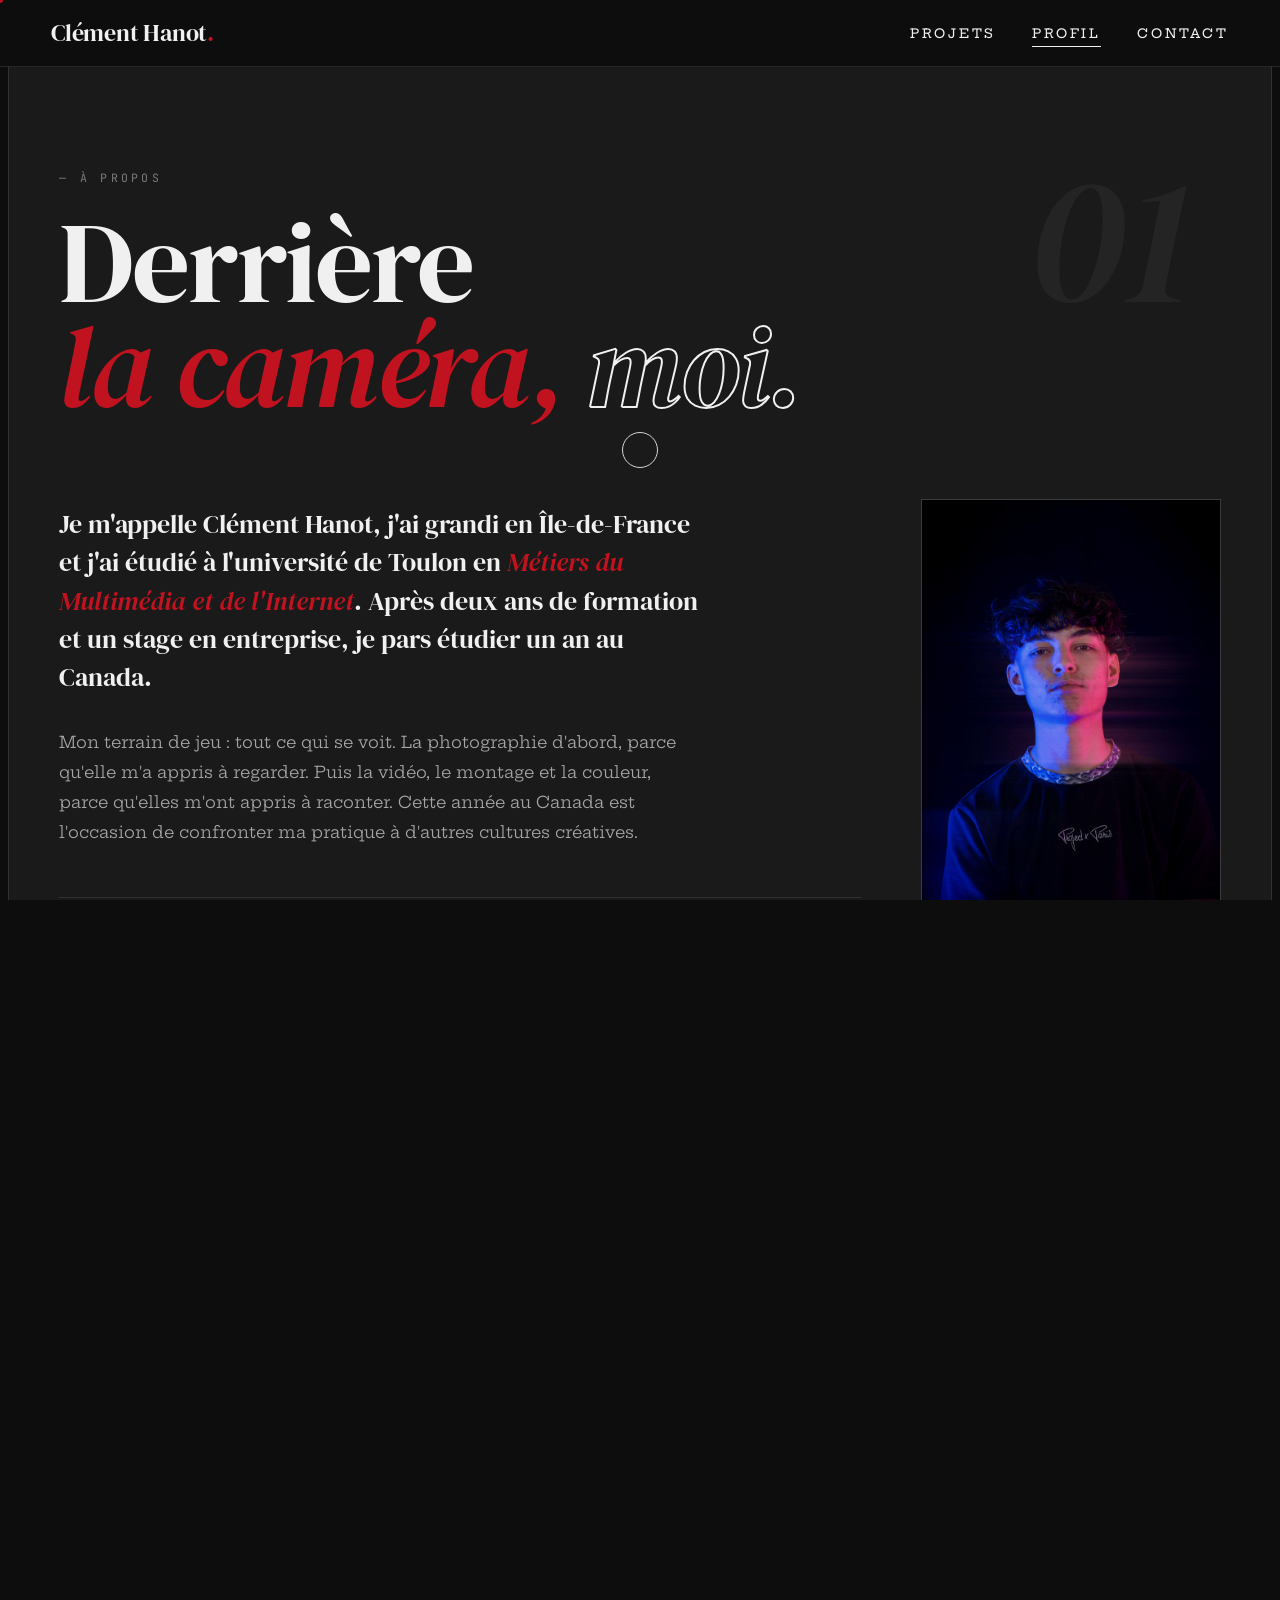
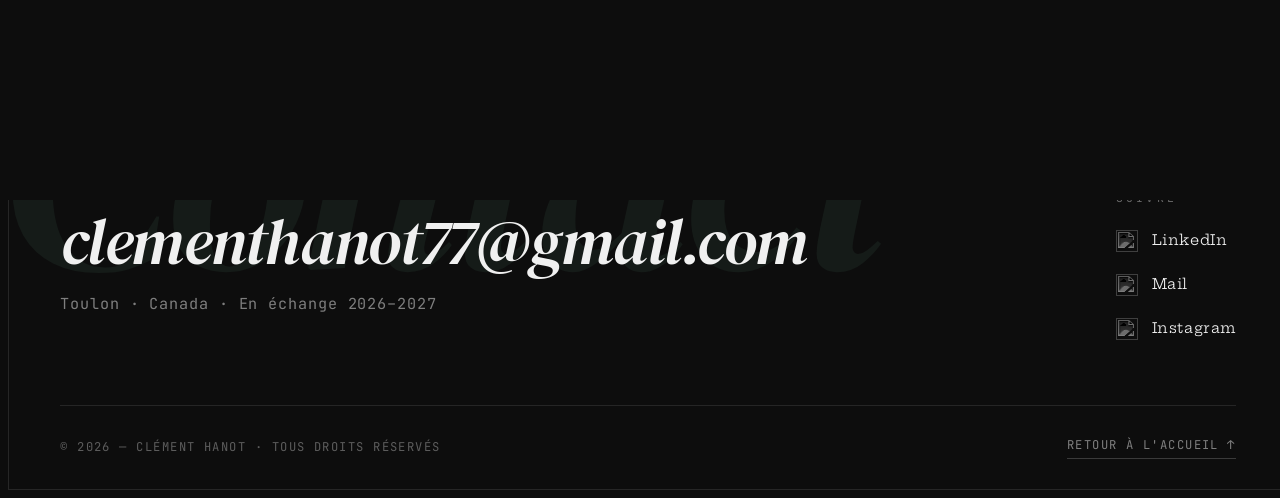
==== nouveau_site/moi.html @ ec1f67d0 "Add files via upload" ====
<!DOCTYPE html>
<html lang="fr">
<head>
    <meta charset="UTF-8">
    <meta name="viewport" content="width=device-width, initial-scale=1.0">
    <title>Profil — Clément Hanot</title>
    <link rel="stylesheet" href="styles.css">
    <link rel="stylesheet" href="style_moi.css">
    <link rel="icon" type="image/svg+xml" href="img/favicon.svg">
</head>
<body>

<!-- ========== HEADER ========== -->
<header class="header">
    <div class="navbar">
        <a href="index.html" class="btn-profile">Clément&nbsp;Hanot<span class="dot">.</span></a>
        <nav class="nav-links">
            <a href="index.html#projects">Projets</a>
            <a href="moi.html" class="is-active">Profil</a>
            <a href="index.html#contact">Contact</a>
        </nav>
    </div>
</header>
<div class="cursor-ring" aria-hidden="true"></div>
<div class="cursor-dot" aria-hidden="true"></div>
<div class="page-transition" aria-hidden="true"></div>

<main class="moi-main box-section">
    <div class="moi-hero">
        <div class="moi-eyebrow" data-reveal>— À propos</div>
        <h1 class="moi-title" data-reveal>
            Derrière<br>
            <em>la caméra,</em> <span class="moi-stroke">moi.</span>
        </h1>
    </div>

    <div class="moi-wrapper">
        <div class="moi-left">
            <p class="moi-lead" data-reveal>
                Je m'appelle <strong>Clément Hanot</strong>, j'ai grandi en Île-de-France et j'ai étudié
                à l'université de Toulon en <em>Métiers du Multimédia et de l'Internet</em>.
                Après deux ans de formation et un stage en entreprise, je pars étudier un an au Canada.
            </p>

            <p class="moi-description" data-reveal style="--delay:.1s;">
                Mon terrain de jeu : tout ce qui se voit. La photographie d'abord, parce qu'elle m'a appris
                à regarder. Puis la vidéo, le montage et la couleur, parce qu'elles m'ont appris à raconter.
                Cette année au Canada est l'occasion de confronter ma pratique à d'autres cultures créatives.
            </p>

            <div class="moi-skills" data-reveal style="--delay:.15s;">
                <h3>— Boîte à outils</h3>
                <ul class="moi-skills-list">
                    <li>DaVinci&nbsp;Resolve</li>
                    <li>Premiere&nbsp;Pro</li>
                    <li>After&nbsp;Effects</li>
                    <li>Photoshop</li>
                    <li>Lightroom</li>
                    <li>Figma</li>
                    <li>HTML&nbsp;/&nbsp;CSS&nbsp;/&nbsp;JS</li>
                    <li>PHP&nbsp;&amp;&nbsp;MySQL</li>
                </ul>
            </div>

            <div class="cv-list" data-reveal style="--delay:.2s;">
                <h3 class="cv-section-title">— Curriculum vidéo</h3>

                <div class="cv-item">
                    <div class="cv-meta">
                        <span class="cv-year">Juin 2025</span>
                        <span class="cv-lang">FR</span>
                    </div>
                    <div class="cv-title">CV vidéo français</div>
                    <a class="cv-pill" href="https://youtu.be/4NYaDi_x_7Y" target="_blank" rel="noopener noreferrer">
                        Visionner sur YouTube <span aria-hidden="true">→</span>
                    </a>
                </div>

                <div class="cv-item">
                    <div class="cv-meta">
                        <span class="cv-year">Octobre 2025</span>
                        <span class="cv-lang">EN</span>
                    </div>
                    <div class="cv-title">CV vidéo anglais</div>
                    <a class="cv-pill" href="https://youtu.be/Z25kletljqA" target="_blank" rel="noopener noreferrer">
                        Watch on YouTube <span aria-hidden="true">→</span>
                    </a>
                </div>
            </div>
        </div>

        <aside class="infobox" data-reveal="right">
            <div class="infobox-photo-wrap">
                <img src="img/Photo_pro_noir.jpg" alt="Portrait de Clément Hanot" class="infobox-photo">
            </div>
            <div class="infobox-name">Clément Hanot</div>
            <dl class="infobox-dl">
                <dt>Formation</dt>
                <dd>BUT MMI — Université de Toulon</dd>

                <dt>Spécialité</dt>
                <dd>Audiovisuel · Photographie · Web</dd>

                <dt>Localisation</dt>
                <dd>Canada — échange 2026–27</dd>

                <dt>Projets réalisés</dt>
                <dd class="infobox-highlight">20+</dd>

                <dt>Années de pratique</dt>
                <dd class="infobox-highlight">3</dd>

                <dt>Logiciels</dt>
                <dd>
                    DaVinci Resolve<br>
                    Premiere Pro<br>
                    After Effects<br>
                    Photoshop · Lightroom<br>
                    Figma<br>
                    HTML / CSS / JS
                </dd>

                <dt>Langues</dt>
                <dd>Français · Anglais</dd>

                <dt>Contact</dt>
                <dd><a href="mailto:clementhanot77@gmail.com">clementhanot77@gmail.com</a></dd>
            </dl>
        </aside>
    </div>

</main>

<!-- ========== FOOTER ========== -->
<footer id="contact" class="footer box-section">
    <div class="footer-inner">
        <div class="contact-section">
            <h3 class="contact-title">— Travaillons ensemble</h3>
            <a href="mailto:clementhanot77@gmail.com" class="contact-email">clementhanot77@gmail.com</a>
            <p class="contact-text">Toulon · Canada · En échange 2026–2027</p>
        </div>
        <div class="socials">
            <a href="#" class="contact-icon" data-label="LinkedIn">
                <img src="img/linkedin.png" alt="" width="22" height="22">
            </a>
            <a href="mailto:clementhanot77@gmail.com" class="contact-icon" data-label="Mail">
                <img src="img/gmail.png" alt="" width="22" height="22">
            </a>
            <a href="#" class="contact-icon" data-label="Instagram">
                <img src="img/instagram.png" alt="" width="22" height="22">
            </a>
        </div>
    </div>
    <div class="footer-bottom">
        <span>© 2026 — Clément Hanot · Tous droits réservés</span>
        <a href="index.html" class="footer-link">Retour à l'accueil ↑</a>
    </div>
</footer>

<script src="js/main.js" defer></script>
</body>
</html>
---- nouveau_site/styles.css ----
/* =============================================================
   PORTFOLIO — CLÉMENT HANOT (site statique)
   Palette :
     --rouge   #C1121F   rouge REC
     --noir    #0D0D0D   noir mat caméra
     --blanc   #F0F0F0   blanc texte
   Typo : DM Serif Display (titres) + Hepta Slab (corps) + JetBrains Mono (labels)
   ============================================================= */

@import url('https://fonts.googleapis.com/css2?family=DM+Serif+Display:ital@0;1&family=Hepta+Slab:wght@300;400;500;600;700&family=JetBrains+Mono:wght@400;500&display=swap');

:root {
    /* Palette — noir mat caméra */
    --rouge: #C1121F;
    --rouge-soft: #e04545;

    /* Noirs */
    --noir: #0D0D0D;
    --noir-soft: #1A1A1A;
    --noir-mid: #252525;
    --noir-border: #333333;

    /* Blancs */
    --blanc: #F0F0F0;
    --blanc-soft: #C0C0C0;

    /* Legacy — remappés vers la nouvelle palette */
    --menthe: #F0F0F0;
    --menthe-soft: #1C1C1C;
    --menthe-deep: #282828;
    --sage: #3A3A3A;
    --sage-dark: #2A2A2A;

    --ink: #0D0D0D;
    --paper: #141414;
    --line: rgba(255,255,255,.1);
    --line-soft: rgba(255,255,255,.06);
    --muted: rgba(240,240,240,.45);

    /* Typo */
    --font-display: 'DM Serif Display', 'Times New Roman', serif;
    --font-sans: 'Hepta Slab', Georgia, serif;
    --font-mono: 'JetBrains Mono', ui-monospace, monospace;

    /* Layout */
    --container: 1480px;
    --gutter: clamp(20px, 4vw, 60px);
    --sidebar-w: 280px;

    /* Easing */
    --ease: cubic-bezier(.22,.61,.36,1);
    --ease-out: cubic-bezier(.16,1,.3,1);
}

/* =========================
   RESET
   ========================= */
* { margin: 0; padding: 0; box-sizing: border-box; }
*::selection { background: var(--rouge); color: var(--menthe); }

html { scroll-behavior: smooth; }

body {
    font-family: var(--font-sans);
    background: var(--noir);
    /* Fond objectif — placer votre image ici (ex: img/objectif.jpg) */
    background-image: url('img/objectif.jpg');
    background-size: cover;
    background-position: center;
    background-attachment: fixed;
    color: var(--menthe);
    font-weight: 400;
    line-height: 1.6;
    -webkit-font-smoothing: antialiased;
    -moz-osx-font-smoothing: grayscale;
    overflow-x: hidden;
    cursor: none;
}
img { max-width: 100%; display: block; }
a { color: inherit; text-decoration: none; }
button { font-family: inherit; cursor: none; background: none; border: none; color: inherit; }

/* =========================
   BOX LAYOUT — sections encadrées
   ========================= */
.box-section {
    margin: 8px;
    border: 1px solid var(--line);
    position: relative;
    transition: border-color .3s ease;
}
/* Le header fixe ne prend pas de margin */
@media (max-width: 600px) {
    .box-section { margin: 4px; }
}

/* =========================
   CURSEUR PERSONNALISÉ
   ========================= */
.cursor-dot,
.cursor-ring {
    position: fixed;
    top: 0; left: 0;
    pointer-events: none;
    z-index: 99999;
    transform: translate(-50%, -50%);
    will-change: transform;
}
.cursor-dot {
    width: 6px; height: 6px;
    background: var(--rouge);
    border-radius: 50%;
}
.cursor-ring {
    width: 36px; height: 36px;
    border: 1px solid var(--menthe);
    border-radius: 50%;
    transition: width .25s var(--ease), height .25s var(--ease),
                background .25s var(--ease), border-color .25s var(--ease);
    mix-blend-mode: difference;
}
.cursor-ring.hover {
    width: 80px; height: 80px;
    background: var(--menthe);
    border-color: var(--menthe);
}
@media (max-width: 900px), (hover: none) {
    body { cursor: auto; }
    button { cursor: pointer; }
    .cursor-dot, .cursor-ring { display: none; }
}

/* =========================
   TRANSITION DE PAGE
   ========================= */
.page-transition {
    position: fixed;
    inset: 0;
    background: var(--noir);
    z-index: 9998;
    transform: translateY(100%);
    pointer-events: none;
}
.page-transition.active {
    animation: pageWipe .9s var(--ease-out) forwards;
}
@keyframes pageWipe {
    0%   { transform: translateY(100%); }
    50%  { transform: translateY(0%); }
    100% { transform: translateY(-100%); }
}

/* =========================
   HEADER
   ========================= */
.header {
    position: fixed;
    top: 0; left: 0;
    width: 100%;
    z-index: 100;
    padding: 24px 0;
    transition: background .3s var(--ease), backdrop-filter .3s var(--ease),
                padding .3s var(--ease), border-color .3s var(--ease);
    border-bottom: 1px solid transparent;
}
.header.scrolled {
    background: rgba(13,13,13,.93);
    backdrop-filter: blur(14px);
    -webkit-backdrop-filter: blur(14px);
    padding: 14px 0;
    border-bottom-color: var(--line);
}
.navbar {
    display: flex;
    align-items: center;
    justify-content: space-between;
    width: 92%;
    max-width: var(--container);
    margin: 0 auto;
}
.btn-profile {
    background: transparent;
    border: none;
    padding: 0;
    font-family: var(--font-display);
    font-weight: 400;
    font-size: 1.5rem;
    letter-spacing: -.01em;
    color: var(--menthe);
    transition: color .3s var(--ease);
    position: relative;
}
.btn-profile .dot { color: var(--rouge); }
.header.scrolled .btn-profile,
.header.scrolled .nav-links a { color: var(--menthe); }

.nav-links {
    display: flex;
    gap: 36px;
    align-items: center;
}
.nav-links a {
    font-family: var(--font-sans);
    font-size: .8rem;
    text-transform: uppercase;
    letter-spacing: .22em;
    color: var(--menthe);
    font-weight: 500;
    position: relative;
    padding: 4px 0;
    transition: color .3s var(--ease);
}
.nav-links a::after {
    content: "";
    position: absolute;
    bottom: 0; left: 0;
    width: 0; height: 1px;
    background: currentColor;
    transition: width .35s var(--ease);
}
.nav-links a:hover::after,
.nav-links a.is-active::after { width: 100%; }

@media (max-width: 820px) {
    .nav-links { gap: 16px; }
    .nav-links a { font-size: .68rem; letter-spacing: .14em; }
    .btn-profile { font-size: 1.15rem; }
}

/* =========================
   HERO — workbygabin style
   ========================= */
.hero {
    position: relative;
    width: 100%;
    min-height: 100vh;
    overflow: hidden;
    display: flex;
    align-items: flex-end;
    background: var(--noir);
    padding: 130px 0 70px;
}
.hero-bg {
    position: absolute;
    inset: 0;
    z-index: 1;
}
.hero-img-left {
    position: absolute;
    inset: 0;
    width: 100%;
    height: 100%;
    object-fit: cover;
    opacity: .35;
    filter: grayscale(20%) contrast(1.08);
}
.hero-img-right { display: none; }
.hero-overlay {
    position: absolute;
    inset: 0;
    z-index: 2;
    background:
        radial-gradient(ellipse at 50% 70%, rgba(0,0,0,.25) 0%, rgba(0,0,0,.7) 60%, var(--noir) 100%),
        linear-gradient(180deg, rgba(0,0,0,.55) 0%, rgba(0,0,0,.1) 30%, rgba(0,0,0,.85) 100%);
}

.hero-content {
    position: relative;
    z-index: 3;
    width: 92%;
    max-width: var(--container);
    margin: 0 auto;
    color: var(--menthe);
    display: flex;
    flex-direction: column;
    align-items: flex-start;
}

/* Bandeau "top" du hero : eyebrow + meta latérale */
.hero-top {
    width: 100%;
    display: flex;
    justify-content: space-between;
    align-items: flex-start;
    margin-bottom: clamp(40px, 8vw, 100px);
    font-family: var(--font-mono);
    font-size: .72rem;
    letter-spacing: .25em;
    text-transform: uppercase;
    color: rgba(240,240,240,.55);
}
.hero-top .right { text-align: right; }
.hero-top .right span { display: block; line-height: 1.7; }

.hero-eyebrow {
    display: inline-flex;
    align-items: center;
    gap: 14px;
    font-family: var(--font-mono);
    font-size: .72rem;
    letter-spacing: .28em;
    text-transform: uppercase;
    color: rgba(240,240,240,.6);
}
.hero-eyebrow::before {
    content: "";
    width: 36px; height: 1px;
    background: var(--rouge);
}

/* Nom monumental — workbygabin style */
.hero h1 {
    font-family: var(--font-display);
    font-weight: 400;
    font-size: clamp(4.5rem, 18vw, 18rem);
    line-height: .82;
    letter-spacing: -.04em;
    color: var(--menthe);
    margin: 0;
    text-align: left;
    width: 100%;
}
.hero h1 .row {
    display: block;
    overflow: hidden;
    position: relative;
}
.hero h1 .row .word {
    display: inline-block;
    transform: translateY(110%);
    opacity: 0;
    transition: transform 1s var(--ease-out), opacity .6s ease;
}
.is-loaded .hero h1 .row .word { transform: translateY(0); opacity: 1; }
.is-loaded .hero h1 .row:nth-child(2) .word { transition-delay: .12s; }
.hero h1 .accent {
    color: var(--rouge);
    font-style: italic;
}
.hero h1 .stroke {
    color: transparent;
    -webkit-text-stroke: 2px var(--menthe);
    font-style: italic;
}

.hero-subtitle {
    font-family: var(--font-sans);
    font-weight: 300;
    font-style: normal;
    font-size: clamp(1rem, 1.4vw, 1.25rem);
    color: rgba(240,240,240,.65);
    margin: 36px 0 0;
    max-width: 640px;
    line-height: 1.55;
}

.hero-desc { display: none; }

/* Bandeau bas du hero : boutons Acad/Pro + indication scroll */
.hero-bottom {
    width: 100%;
    margin-top: clamp(40px, 6vw, 80px);
    display: flex;
    justify-content: space-between;
    align-items: flex-end;
    flex-wrap: wrap;
    gap: 24px;
}

.filter-buttons {
    display: inline-flex;
    gap: 14px;
    align-items: center;
    flex-wrap: wrap;
}
.filter-btn {
    padding: 14px 32px;
    border: 1px solid rgba(240,240,240,.25);
    background: transparent;
    color: var(--menthe);
    font-family: var(--font-sans);
    font-weight: 500;
    font-size: .78rem;
    letter-spacing: .22em;
    text-transform: uppercase;
    border-radius: 999px;
    transition: all .3s var(--ease);
    position: relative;
    overflow: hidden;
}
.filter-btn::before {
    content: "";
    position: absolute;
    inset: 0;
    background: var(--rouge);
    transform: translateY(101%);
    transition: transform .4s var(--ease-out);
    z-index: -1;
}
.filter-btn:hover { border-color: var(--rouge); }
.filter-btn:hover::before { transform: translateY(0); }
.filter-btn.active {
    background: var(--rouge);
    color: var(--menthe);
    border-color: var(--rouge);
}

.hero-scroll-hint {
    font-family: var(--font-mono);
    font-size: .68rem;
    letter-spacing: .25em;
    text-transform: uppercase;
    color: rgba(240,240,240,.4);
    display: inline-flex;
    align-items: center;
    gap: 12px;
}
.hero-scroll-hint::after {
    content: "";
    width: 50px; height: 1px;
    background: rgba(240,240,240,.5);
    transform-origin: left;
    animation: scrollPulse 1.8s var(--ease) infinite;
}
@keyframes scrollPulse {
    0%   { transform: scaleX(0); }
    50%  { transform: scaleX(1); }
    100% { transform: scaleX(0); transform-origin: right; }
}

@media (max-width: 800px) {
    .hero { padding: 110px 0 60px; }
    .hero-top { font-size: .62rem; letter-spacing: .18em; }
    .hero-bottom { flex-direction: column; align-items: flex-start; }
    .filter-btn { padding: 12px 22px; font-size: .68rem; letter-spacing: .16em; }
    .hero-scroll-hint { display: none; }
}

/* =========================
   SECTION PROJETS — layout sidebar + grille
   ========================= */
.projects-section {
    background: var(--noir-soft);
    padding: 100px 0 0;
}
.projects-header {
    width: 92%;
    max-width: var(--container);
    margin: 0 auto 60px;
    display: flex;
    align-items: end;
    justify-content: space-between;
    gap: 40px;
    flex-wrap: wrap;
}
.projects-header .label {
    font-family: var(--font-mono);
    font-size: .72rem;
    letter-spacing: .28em;
    text-transform: uppercase;
    color: var(--muted);
}
.projects-header h2 {
    font-family: var(--font-display);
    font-weight: 400;
    font-size: clamp(2.5rem, 6.5vw, 5.5rem);
    line-height: .95;
    letter-spacing: -.02em;
    margin-top: 14px;
    color: var(--menthe);
}
.projects-header h2 em { font-style: italic; color: var(--rouge); }
.projects-count {
    font-family: var(--font-mono);
    font-size: .82rem;
    color: var(--muted);
    letter-spacing: .14em;
}

/* Layout principal : sidebar + grille */
.projects-layout {
    width: 100%;
    display: grid;
    grid-template-columns: var(--sidebar-w) 1fr;
    align-items: start;
    gap: 0;
}

/* ----- SIDEBAR filtres (style Amazon) ----- */
.filters-sidebar {
    position: sticky;
    top: 88px;
    padding: 36px 36px 60px 6%;
    border-right: 1px solid var(--line);
    background: var(--noir-soft);
    max-height: calc(100vh - 88px);
    overflow-y: auto;
    scrollbar-width: thin;
    scrollbar-color: var(--noir-border) transparent;
}
.filters-sidebar::-webkit-scrollbar { width: 6px; }
.filters-sidebar::-webkit-scrollbar-thumb { background: var(--noir-border); border-radius: 3px; }

.filters-sidebar h3 {
    font-family: var(--font-mono);
    font-size: .68rem;
    letter-spacing: .25em;
    text-transform: uppercase;
    color: var(--muted);
    font-weight: 500;
    margin: 0 0 14px;
    padding-bottom: 10px;
    border-bottom: 1px solid var(--line-soft);
}
.filters-group { margin-bottom: 32px; }
.filters-list {
    list-style: none;
    display: flex;
    flex-direction: column;
    gap: 2px;
    padding: 0;
    margin: 0;
}
.filter-link {
    display: flex;
    align-items: center;
    justify-content: space-between;
    gap: 10px;
    padding: 8px 10px;
    margin: 0 -10px;
    font-family: var(--font-sans);
    font-size: .92rem;
    font-weight: 400;
    color: var(--menthe);
    cursor: none;
    border-radius: 4px;
    transition: background .2s var(--ease), color .2s var(--ease);
    user-select: none;
}
.filter-link > span:first-child {
    display: inline-flex;
    align-items: center;
    gap: 8px;
}
.filter-link input[type="checkbox"] {
    width: 14px; height: 14px;
    accent-color: var(--rouge);
    cursor: none;
}
.filter-link:hover { background: var(--menthe-deep); color: var(--rouge); }
.filter-link.active {
    background: var(--rouge);
    color: var(--menthe);
}
.filter-link .count {
    font-family: var(--font-mono);
    font-size: .72rem;
    color: var(--muted);
    letter-spacing: .04em;
}
.filter-link.active .count { color: rgba(240,240,240,.7); }
.filter-reset {
    margin-top: 14px;
    display: inline-flex;
    align-items: center;
    gap: 8px;
    font-family: var(--font-mono);
    font-size: .7rem;
    letter-spacing: .18em;
    text-transform: uppercase;
    color: var(--muted);
    border-bottom: 1px solid var(--line);
    padding-bottom: 4px;
    transition: color .25s var(--ease), border-color .25s var(--ease);
}
.filter-reset:hover { color: var(--rouge); border-color: var(--rouge); }

/* ----- GRILLE des projets (Noah-Condamines : tuiles avec tags toujours visibles) ----- */
.projects {
    background: var(--noir);
    padding: 0;
    display: block;
    position: relative;
    overflow: visible;
}
.projects-grid {
    width: 100%;
    margin: 0;
    display: grid;
    grid-template-columns: repeat(3, 1fr);
    gap: 16px;
    padding: 16px;
    overflow: visible;
}

/* =========================
   CARTES PROJET — viseur caméra
   ========================= */
.project-card {
    position: relative;
    background-color: var(--noir);
    color: var(--menthe);
    border-radius: 10px;
    border: 1.5px solid rgba(255,255,255,.65);
    aspect-ratio: 4 / 3;
    overflow: hidden;
    display: block;
    cursor: none;
    transition: transform .5s var(--ease-out), z-index 0s, box-shadow .5s var(--ease-out);
    z-index: 1;
}
.project-card:hover {
    transform: scale(1.06);
    z-index: 20;
    box-shadow: 0 20px 60px rgba(0,0,0,.7);
}

/* Image de fond — floue par défaut, nette au hover */
.card-bg {
    position: absolute;
    inset: -8%;
    background-size: cover;
    background-position: center;
    filter: blur(4px) brightness(.6);
    transition: filter .55s var(--ease-out), transform .55s var(--ease-out);
    z-index: 0;
}
.project-card:hover .card-bg {
    filter: blur(0px) brightness(.85);
    transform: scale(.93);
}

/* Voile gradient pour lisibilité de la barre méta */
.project-card::before {
    content: "";
    position: absolute;
    inset: 0;
    background: linear-gradient(180deg,
        rgba(0,0,0,.0) 0%,
        rgba(0,0,0,.0) 55%,
        rgba(0,0,0,.75) 100%);
    z-index: 1;
    pointer-events: none;
}

/* Coins de cadrage — viseur caméra */
.vf-corner {
    position: absolute;
    width: 20px;
    height: 20px;
    border-color: var(--menthe);
    border-style: solid;
    z-index: 5;
    pointer-events: none;
    transition: width .35s var(--ease-out), height .35s var(--ease-out), border-color .35s ease;
}
.vf-corner.vf-tl { top: 12px;  left: 12px;  border-width: 2px 0 0 2px; }
.vf-corner.vf-tr { top: 12px;  right: 12px; border-width: 2px 2px 0 0; }
.vf-corner.vf-bl { bottom: 52px; left: 12px;  border-width: 0 0 2px 2px; }
.vf-corner.vf-br { bottom: 52px; right: 12px; border-width: 0 2px 2px 0; }
.project-card:hover .vf-corner {
    width: 28px; height: 28px;
    border-color: #fff;
}

/* Indicateur REC */
.vf-rec {
    position: absolute;
    top: 14px;
    left: 42px;
    font-family: var(--font-mono);
    font-size: .58rem;
    font-weight: 500;
    letter-spacing: .2em;
    color: var(--rouge);
    display: flex;
    align-items: center;
    gap: 5px;
    z-index: 5;
    pointer-events: none;
}
.vf-rec-dot {
    width: 6px; height: 6px;
    background: var(--rouge);
    border-radius: 50%;
    animation: recBlink 1.4s ease infinite;
}
@keyframes recBlink {
    0%, 45%  { opacity: 1; }
    50%, 95% { opacity: 0; }
    100%     { opacity: 1; }
}

/* Barre méta en bas — Année · Titre · Thème */
.vf-meta {
    position: absolute;
    bottom: 0; left: 0; right: 0;
    z-index: 5;
    display: flex;
    align-items: stretch;
    border-top: 1px solid rgba(255,255,255,.3);
    background: rgba(0,0,0,.55);
    backdrop-filter: blur(6px);
    -webkit-backdrop-filter: blur(6px);
}
.vf-meta-item {
    flex: 1;
    display: flex;
    flex-direction: column;
    gap: 2px;
    padding: 8px 12px;
    border-right: 1px solid rgba(255,255,255,.15);
}
.vf-meta-item:last-child { border-right: none; }
.vf-meta-center { flex: 2; }
.vf-meta-label {
    font-family: var(--font-mono);
    font-size: .5rem;
    letter-spacing: .2em;
    text-transform: uppercase;
    color: rgba(240,240,240,.4);
    line-height: 1;
}
.vf-meta-val {
    font-family: var(--font-sans);
    font-size: .72rem;
    font-weight: 500;
    color: var(--menthe);
    line-height: 1.2;
    white-space: nowrap;
    overflow: hidden;
    text-overflow: ellipsis;
    display: block;
}
a.vf-meta-val {
    text-decoration: none;
    transition: color .2s ease;
}
a.vf-meta-val:hover { color: var(--rouge); }

/* Supprimer les anciens styles de tag flottant */
.project-card .project-tag { display: none; }

/* Loading / empty state */
.projects-empty {
    grid-column: 1 / -1;
    padding: 80px 30px;
    text-align: center;
    color: rgba(240,240,240,.4);
    font-family: var(--font-mono);
    font-size: .85rem;
    letter-spacing: .14em;
    text-transform: uppercase;
}

/* Responsive grille */
@media (max-width: 1100px) {
    .projects-grid { grid-template-columns: repeat(2, 1fr); }
}
@media (max-width: 700px) {
    .projects-grid { grid-template-columns: 1fr; }
    .project-card { aspect-ratio: 4 / 3; }
}

/* Sidebar responsive : passe en haut sur mobile */
@media (max-width: 980px) {
    .projects-layout { grid-template-columns: 1fr; }
    .filters-sidebar {
        position: static;
        max-height: none;
        border-right: none;
        border-bottom: 1px solid var(--line);
        padding: 24px 6% 30px;
        display: grid;
        grid-template-columns: 1fr 1fr;
        gap: 24px 32px;
    }
    .filter-reset { grid-column: 1 / -1; justify-self: start; }
}
@media (max-width: 600px) {
    .filters-sidebar { grid-template-columns: 1fr; }
}

/* =========================
   STATS
   ========================= */
.stats-section {
    width: 100%;
    background: var(--noir);
    color: var(--menthe);
    padding: 110px 0;
}
.stats-inner {
    width: 92%;
    max-width: var(--container);
    margin: 0 auto;
    display: grid;
    grid-template-columns: repeat(4, 1fr);
    gap: 40px;
}
.stat {
    border-left: 1px solid rgba(240,240,240,.15);
    padding: 8px 0 8px 28px;
}
.stat-number {
    font-family: var(--font-display);
    font-weight: 400;
    font-size: clamp(3.5rem, 6vw, 5.5rem);
    line-height: 1;
    color: var(--menthe);
    letter-spacing: -.03em;
    display: flex;
    align-items: baseline;
    gap: 6px;
}
.stat-number .plus { color: var(--rouge); font-style: italic; font-size: .6em; }
.stat-label {
    margin-top: 14px;
    font-family: var(--font-mono);
    font-size: .7rem;
    letter-spacing: .22em;
    text-transform: uppercase;
    color: rgba(240,240,240,.45);
    line-height: 1.5;
}
@media (max-width: 900px) {
    .stats-inner { grid-template-columns: repeat(2, 1fr); gap: 30px 20px; }
    .stats-section { padding: 60px 0; }
}

/* =========================
   TIMELINE
   ========================= */
.timeline-section {
    background: var(--noir-soft);
    padding: 120px 0;
}
.timeline-inner {
    width: 92%;
    max-width: var(--container);
    margin: 0 auto;
}
.timeline-header { margin-bottom: 60px; }
.timeline-header .label {
    font-family: var(--font-mono);
    font-size: .72rem;
    letter-spacing: .28em;
    text-transform: uppercase;
    color: var(--muted);
}
.timeline-header h2 {
    font-family: var(--font-display);
    font-weight: 400;
    font-size: clamp(2.5rem, 5vw, 4.4rem);
    line-height: .95;
    letter-spacing: -.02em;
    margin-top: 14px;
    color: var(--menthe);
}
.timeline-header h2 em { font-style: italic; color: var(--rouge); }

.timeline {
    position: relative;
    display: grid;
    gap: 0;
    border-top: 1px solid var(--line);
}
.timeline-item {
    display: grid;
    grid-template-columns: 120px 1fr 2fr;
    gap: 40px;
    padding: 36px 0;
    border-bottom: 1px solid var(--line);
    align-items: start;
    transition: background .35s var(--ease);
}
.timeline-item:hover { background: var(--menthe-deep); }
.timeline-year {
    font-family: var(--font-display);
    font-style: italic;
    font-weight: 400;
    font-size: 2.4rem;
    color: var(--rouge);
    line-height: 1;
}
.timeline-title {
    font-family: var(--font-display);
    font-weight: 400;
    font-size: 1.55rem;
    line-height: 1.2;
    color: var(--menthe);
}
.timeline-title small {
    display: block;
    font-family: var(--font-mono);
    font-size: .68rem;
    letter-spacing: .2em;
    text-transform: uppercase;
    color: var(--muted);
    font-weight: 500;
    margin-top: 8px;
}
.timeline-desc {
    color: rgba(240,240,240,.65);
    line-height: 1.7;
    font-size: .98rem;
    max-width: 640px;
    font-family: var(--font-sans);
}
@media (max-width: 820px) {
    .timeline-item { grid-template-columns: 1fr; gap: 12px; padding: 28px 0; }
    .timeline-year { font-size: 1.7rem; }
}


/* =========================
   FOOTER
   ========================= */
.footer {
    background: var(--noir);
    color: var(--menthe);
    padding: 110px 0 30px;
    width: 100%;
    position: relative;
    overflow: hidden;
}
.footer::before {
    content: "Contact";
    position: absolute;
    top: -20px; left: -10px;
    font-family: var(--font-display);
    font-style: italic;
    font-weight: 400;
    font-size: clamp(8rem, 22vw, 22rem);
    line-height: 1;
    color: rgba(115,186,155,.08);
    letter-spacing: -.03em;
    pointer-events: none;
    user-select: none;
}
.footer-inner {
    width: 92%;
    max-width: var(--container);
    margin: 0 auto;
    display: grid;
    grid-template-columns: 2fr 1fr;
    gap: 60px;
    padding-bottom: 60px;
    border-bottom: 1px solid rgba(240,240,240,.1);
    position: relative;
    z-index: 1;
}
.contact-section { text-align: left; }
.contact-title {
    font-family: var(--font-mono);
    font-size: .72rem;
    letter-spacing: .28em;
    text-transform: uppercase;
    color: rgba(240,240,240,.45);
    font-weight: 500;
    margin-bottom: 30px;
}
.contact-email {
    display: block;
    font-family: var(--font-display);
    font-style: italic;
    font-weight: 400;
    font-size: clamp(2.2rem, 5vw, 4rem);
    color: var(--menthe);
    letter-spacing: -.02em;
    line-height: 1.1;
    margin-bottom: 14px;
    transition: color .3s var(--ease);
}
.contact-email:hover { color: var(--rouge); }
.contact-text {
    color: rgba(240,240,240,.5);
    font-size: .95rem;
    font-family: var(--font-mono);
    letter-spacing: .06em;
}
.socials {
    display: flex;
    flex-direction: column;
    gap: 16px;
    align-items: flex-start;
    justify-self: end;
    margin-top: 30px;
}
.socials::before {
    content: "Suivre";
    font-family: var(--font-mono);
    font-size: .72rem;
    letter-spacing: .28em;
    text-transform: uppercase;
    color: rgba(240,240,240,.4);
    margin-bottom: 6px;
}
.contact-icon {
    display: inline-flex;
    align-items: center;
    gap: 14px;
    color: var(--menthe);
    font-family: var(--font-sans);
    font-size: .9rem;
    letter-spacing: .04em;
    border-bottom: 1px solid transparent;
    padding-bottom: 4px;
    transition: border-color .3s var(--ease), color .3s var(--ease);
}
.contact-icon:hover { border-color: var(--menthe); color: var(--sage); }
.contact-icon img {
    width: 22px; height: 22px;
    object-fit: contain;
    filter: invert(1) grayscale(1) contrast(1);
    transition: filter .25s var(--ease), transform .25s var(--ease);
}
.contact-icon:hover img { transform: translateX(4px); }
.contact-icon::after { content: attr(data-label); }

.footer-bottom {
    width: 92%;
    max-width: var(--container);
    margin: 30px auto 0;
    padding-top: 0;
    display: flex;
    justify-content: space-between;
    align-items: center;
    color: rgba(240,240,240,.35);
    font-size: .76rem;
    font-family: var(--font-mono);
    letter-spacing: .12em;
    text-transform: uppercase;
    position: relative;
    z-index: 1;
    gap: 12px;
    flex-wrap: wrap;
}
.footer-link {
    color: rgba(240,240,240,.5);
    text-decoration: none;
    border-bottom: 1px solid rgba(240,240,240,.2);
    padding-bottom: 2px;
    transition: color .3s var(--ease), border-color .3s var(--ease);
}
.footer-link:hover { color: var(--menthe); border-color: var(--menthe); }

@media (max-width: 820px) {
    .footer-inner { grid-template-columns: 1fr; gap: 30px; }
    .socials { justify-self: start; }
    .footer-bottom { flex-direction: column; gap: 12px; align-items: flex-start; }
}

/* =========================
   PAGE PROJET (détail)
   ========================= */
.project-hero {
    position: relative;
    width: 100%;
    min-height: 100vh;
    background-size: cover;
    background-position: center;
    background-color: var(--noir);
    display: flex;
    align-items: flex-end;
    justify-content: flex-start;
    overflow: hidden;
    padding: 0 0 80px;
}
.project-hero .hero-overlay {
    position: absolute;
    inset: 0;
    background:
        linear-gradient(180deg, rgba(0,0,0,.15) 0%, rgba(0,0,0,.55) 50%, rgba(0,0,0,.95) 100%);
    z-index: 1;
}
.project-hero .hero-inner {
    position: relative;
    z-index: 2;
    text-align: left;
    color: var(--menthe);
    padding: 0 6%;
    width: 100%;
    max-width: var(--container);
    margin: 0 auto;
}
.project-hero .eyebrow {
    font-family: var(--font-mono);
    font-size: .72rem;
    letter-spacing: .28em;
    text-transform: uppercase;
    color: rgba(240,240,240,.6);
    margin-bottom: 24px;
    display: inline-flex;
    align-items: center;
    gap: 14px;
}
.project-hero .eyebrow::before {
    content: "";
    width: 36px; height: 1px;
    background: var(--rouge);
}
.project-hero .project-title-big {
    font-family: var(--font-display);
    font-weight: 400;
    font-size: clamp(2.8rem, 7vw, 6.5rem);
    line-height: .95;
    letter-spacing: -.02em;
    color: var(--menthe);
    text-shadow: 0 6px 30px rgba(0,0,0,.45);
    margin: 0 0 24px;
    max-width: 1100px;
}
.project-hero .project-title-big em { font-style: italic; }
.project-subtags {
    display: flex;
    gap: 10px;
    justify-content: flex-start;
    flex-wrap: wrap;
    margin-top: 18px;
}
.tag {
    display: inline-block;
    background: transparent;
    color: var(--menthe);
    border: 1px solid rgba(240,240,240,.25);
    padding: 8px 14px;
    border-radius: 999px;
    font-family: var(--font-mono);
    font-weight: 500;
    font-size: .7rem;
    letter-spacing: .18em;
    text-transform: uppercase;
}

.project-main {
    background: var(--noir-soft);
    color: var(--menthe);
    padding: 100px 0 120px;
}
.project-main .container {
    width: 92%;
    max-width: var(--container);
    margin: 0 auto;
}
.project-back {
    display: inline-flex;
    align-items: center;
    gap: 10px;
    font-family: var(--font-mono);
    font-size: .72rem;
    letter-spacing: .22em;
    text-transform: uppercase;
    color: var(--muted);
    margin-bottom: 32px;
    padding-bottom: 4px;
    border-bottom: 1px solid transparent;
    transition: color .25s var(--ease), border-color .25s var(--ease), gap .25s var(--ease);
}
.project-back:hover { color: var(--rouge); border-color: var(--rouge); gap: 16px; }

.project-meta-bar {
    font-family: var(--font-mono);
    font-size: .72rem;
    letter-spacing: .25em;
    text-transform: uppercase;
    color: var(--muted);
    margin-bottom: 60px;
    padding-bottom: 20px;
    border-bottom: 1px solid var(--line);
    display: flex;
    gap: 12px;
    flex-wrap: wrap;
    align-items: center;
}
.project-meta-bar .project-year { color: var(--rouge); font-weight: 500; }

.project-grid {
    display: grid;
    grid-template-columns: 2fr 1fr;
    gap: 60px;
    align-items: start;
    margin-top: 0;
}
.project-right { display: flex; flex-direction: column; gap: 24px; }
.box {
    background: var(--noir-mid);
    color: var(--menthe);
    border-radius: 0;
    border: 1px solid var(--line);
    padding: 32px;
}
.description-box {
    background: transparent;
    border: none;
    padding: 0;
}
.box h3, .box h4 {
    font-family: var(--font-mono);
    font-size: .72rem;
    letter-spacing: .25em;
    text-transform: uppercase;
    color: var(--muted);
    font-weight: 500;
    margin: 0 0 20px 0;
}
.box-content {
    color: rgba(240,240,240,.82);
    line-height: 1.8;
    font-size: 1rem;
    font-family: var(--font-sans);
}
.description-box .box-content {
    font-family: var(--font-display);
    font-weight: 400;
    font-size: 1.3rem;
    line-height: 1.55;
    color: var(--menthe);
}
.description-box .box-content::first-letter {
    font-family: var(--font-display);
    font-weight: 400;
    font-size: 4.8rem;
    line-height: .85;
    float: left;
    margin: 8px 14px 0 0;
    color: var(--rouge);
    font-style: italic;
}
.software-list {
    list-style: none;
    padding: 0;
    margin: 0;
}
.software-list li {
    display: flex;
    align-items: center;
    gap: 14px;
    padding: 12px 0;
    border-bottom: 1px solid var(--line-soft);
    color: var(--menthe);
    font-family: var(--font-sans);
    font-weight: 500;
    font-size: .95rem;
}
.software-list li:last-child { border-bottom: none; }
.software-list li::before {
    content: "";
    width: 6px; height: 6px;
    background: var(--rouge);
    border-radius: 50%;
}
.apprentissage-box .box-content {
    white-space: pre-wrap;
    font-size: .98rem;
    font-family: var(--font-sans);
}
.links-box a, .links-full a {
    color: var(--rouge);
    text-decoration: none;
    font-weight: 600;
    border-bottom: 1px solid var(--rouge);
    padding-bottom: 2px;
}
.links-box a:hover, .links-full a:hover { color: var(--noir); border-color: var(--noir); }
.project-bottom-links {
    margin-top: 48px;
    display: flex;
    justify-content: flex-start;
}
.project-bottom-links .links-full {
    width: 100%;
    border-radius: 0;
    padding: 28px 32px;
    background: var(--noir);
    border: none;
    color: var(--menthe);
}
.project-bottom-links .box-content { color: var(--menthe); font-family: var(--font-sans); }
.project-bottom-links a {
    color: var(--menthe);
    background: transparent;
    margin-left: 16px;
    display: inline-block;
    border-bottom: 1px solid var(--menthe);
    padding-bottom: 2px;
}
.project-bottom-links strong {
    font-family: var(--font-mono);
    font-size: .72rem;
    letter-spacing: .25em;
    text-transform: uppercase;
    color: rgba(240,240,240,.5);
    font-weight: 500;
}
@media (max-width: 900px) {
    .project-grid { grid-template-columns: 1fr; gap: 30px; }
    .project-hero { min-height: 70vh; padding-bottom: 50px; }
    .description-box { padding: 0; }
    .project-bottom-links .links-full { padding: 18px; }
    .description-box .box-content { font-size: 1.15rem; }
    .description-box .box-content::first-letter { font-size: 3.4rem; }
}

/* =========================
   ANIMATIONS GÉNÉRIQUES
   ========================= */
[data-reveal] {
    opacity: 0;
    transform: translateY(28px);
    transition: opacity 1s var(--ease-out), transform 1s var(--ease-out);
    transition-delay: var(--delay, 0s);
}
[data-reveal].is-visible { opacity: 1; transform: translateY(0); }
[data-reveal="fade"] { transform: translateY(0); }
[data-reveal="left"] { transform: translateX(-28px); }
[data-reveal="left"].is-visible { transform: translateX(0); }
[data-reveal="right"] { transform: translateX(28px); }
[data-reveal="right"].is-visible { transform: translateX(0); }
[data-reveal="scale"] { transform: scale(.96); }
[data-reveal="scale"].is-visible { transform: scale(1); }

@media (prefers-reduced-motion: reduce) {
    *, *::before, *::after {
        animation-duration: .01ms !important;
        transition-duration: .01ms !important;
    }
}
---- nouveau_site/style_moi.css ----
/* =============================================================
   PAGE PROFIL — DM Serif Display + Outfit + palette
   ============================================================= */

.moi-main {
    background: var(--noir-soft);
    color: var(--menthe);
    padding: 160px 0 100px;
    min-height: 100vh;
    position: relative;
    overflow: hidden;
}
.moi-main::before {
    content: "01";
    position: absolute;
    top: 140px; right: 6%;
    font-family: var(--font-display);
    font-style: italic;
    font-weight: 400;
    font-size: clamp(6rem, 14vw, 14rem);
    line-height: 1;
    color: var(--blanc-soft);
    opacity: .06;
    z-index: 0;
    pointer-events: none;
    user-select: none;
}

/* Hero "Moi" */
.moi-hero {
    width: 92%;
    max-width: var(--container);
    margin: 0 auto 80px;
    position: relative;
    z-index: 1;
}
.moi-eyebrow {
    font-family: var(--font-mono);
    font-size: .72rem;
    letter-spacing: .28em;
    text-transform: uppercase;
    color: var(--muted);
    margin-bottom: 24px;
}
.moi-title {
    font-family: var(--font-display);
    font-weight: 400;
    font-size: clamp(3rem, 9vw, 8rem);
    line-height: .9;
    letter-spacing: -.02em;
    color: var(--menthe);
    margin: 0;
    text-align: left;
}
.moi-title em { font-style: italic; color: var(--rouge); }
.moi-stroke {
    -webkit-text-stroke: 2px var(--menthe);
    color: transparent;
    font-style: italic;
}

/* Wrapper */
.moi-wrapper {
    width: 92%;
    max-width: var(--container);
    margin: 0 auto;
    display: grid;
    grid-template-columns: 1fr 300px;
    gap: 60px;
    align-items: start;
    position: relative;
    z-index: 1;
}
.moi-left { padding-top: 6px; }

/* =========================
   INFOBOX — style Wikipedia
   ========================= */
.infobox {
    position: sticky;
    top: 100px;
    border: 1px solid var(--line);
    background: var(--noir-mid);
    width: 100%;
}

.infobox-photo-wrap {
    width: 100%;
    overflow: hidden;
    border-bottom: 1px solid var(--line);
}
.infobox-photo {
    width: 100%;
    height: auto;
    display: block;
    filter: grayscale(15%) contrast(1.05);
}

.infobox-name {
    font-family: var(--font-display);
    font-weight: 400;
    font-size: 1.15rem;
    color: var(--menthe);
    text-align: center;
    padding: 14px 16px 12px;
    border-bottom: 1px solid var(--line);
    letter-spacing: .01em;
}

.infobox-dl {
    display: grid;
    grid-template-columns: auto 1fr;
    margin: 0;
    padding: 0;
}

.infobox-dl dt,
.infobox-dl dd {
    padding: 8px 14px;
    margin: 0;
    border-bottom: 1px solid var(--line-soft);
    font-size: .78rem;
    line-height: 1.5;
    vertical-align: top;
}

.infobox-dl dt {
    font-family: var(--font-mono);
    font-size: .65rem;
    letter-spacing: .12em;
    text-transform: uppercase;
    color: var(--muted);
    white-space: nowrap;
    border-right: 1px solid var(--line-soft);
    background: rgba(0,0,0,.2);
}

.infobox-dl dd {
    font-family: var(--font-sans);
    color: var(--menthe);
}

.infobox-dl dd.infobox-highlight {
    font-family: var(--font-display);
    font-size: 1.3rem;
    font-style: italic;
    color: var(--rouge);
    line-height: 1.2;
    padding-top: 10px;
    padding-bottom: 10px;
}

.infobox-dl dt:last-of-type,
.infobox-dl dd:last-of-type { border-bottom: none; }

.infobox-dl a {
    color: var(--rouge);
    text-decoration: none;
    border-bottom: 1px solid rgba(193,18,31,.4);
    padding-bottom: 1px;
}
.infobox-dl a:hover { border-color: var(--rouge); }

.moi-lead {
    font-family: var(--font-display);
    font-weight: 400;
    font-size: clamp(1.3rem, 2vw, 1.7rem);
    line-height: 1.5;
    color: var(--menthe);
    margin-bottom: 30px;
    max-width: 640px;
}
.moi-lead strong { font-weight: 400; }
.moi-lead em { font-style: italic; color: var(--rouge); }

.moi-description {
    font-size: 1.02rem;
    line-height: 1.85;
    color: rgba(240,240,240,.65);
    margin-bottom: 50px;
    max-width: 620px;
    font-family: var(--font-sans);
}

/* Compétences */
.moi-skills {
    margin: 40px 0 50px;
    padding-top: 30px;
    border-top: 1px solid var(--line);
}
.moi-skills h3,
.cv-section-title {
    font-family: var(--font-mono);
    font-size: .72rem;
    letter-spacing: .28em;
    text-transform: uppercase;
    color: var(--muted);
    font-weight: 500;
    margin-bottom: 20px;
}
.moi-skills-list {
    list-style: none;
    display: flex;
    flex-wrap: wrap;
    gap: 10px;
}
.moi-skills-list li {
    padding: 8px 14px;
    border: 1px solid var(--line);
    border-radius: 999px;
    font-family: var(--font-sans);
    font-size: .82rem;
    font-weight: 500;
    color: var(--menthe);
    transition: background .25s var(--ease), color .25s var(--ease), border-color .25s var(--ease);
}
.moi-skills-list li:hover {
    background: var(--rouge);
    color: var(--menthe);
    border-color: var(--rouge);
}

/* CVs */
.cv-list {
    display: flex;
    flex-direction: column;
    gap: 28px;
    margin-top: 30px;
    padding-top: 30px;
    border-top: 1px solid var(--line);
}
.cv-item {
    padding-bottom: 24px;
    border-bottom: 1px solid var(--line);
}
.cv-item:last-child { border-bottom: none; }
.cv-meta {
    display: flex;
    gap: 16px;
    font-family: var(--font-mono);
    font-size: .68rem;
    letter-spacing: .22em;
    text-transform: uppercase;
    color: var(--muted);
    margin-bottom: 12px;
}
.cv-meta .cv-lang {
    background: var(--noir);
    color: var(--menthe);
    padding: 2px 8px;
    border-radius: 999px;
    letter-spacing: .1em;
}
.cv-item .cv-title {
    font-family: var(--font-display);
    font-style: italic;
    font-weight: 400;
    font-size: 1.55rem;
    color: var(--menthe);
    margin-bottom: 14px;
    letter-spacing: -.01em;
}
.cv-pill {
    display: inline-flex;
    align-items: center;
    gap: 10px;
    background: transparent;
    color: var(--menthe);
    padding: 10px 0;
    border: none;
    border-bottom: 1px solid rgba(240,240,240,.3);
    border-radius: 0;
    text-decoration: none;
    font-family: var(--font-sans);
    font-weight: 600;
    font-size: .85rem;
    letter-spacing: .04em;
    transition: gap .25s var(--ease), color .25s var(--ease), border-color .25s var(--ease);
}
.cv-pill:hover { gap: 18px; color: var(--rouge); border-color: var(--rouge); }


/* Citation */
.moi-quote {
    width: 92%;
    max-width: 1000px;
    margin: 140px auto 0;
    text-align: center;
    padding: 60px 20px;
    border-top: 1px solid var(--line);
    border-bottom: 1px solid var(--line);
    position: relative;
}
.moi-quote blockquote {
    font-family: var(--font-display);
    font-weight: 400;
    font-size: clamp(1.6rem, 4vw, 2.8rem);
    line-height: 1.35;
    color: var(--menthe);
    letter-spacing: -.01em;
    margin: 0 0 20px;
}
.moi-quote blockquote em { font-style: italic; color: var(--rouge); }
.moi-quote .quote-mark,
.moi-quote .quote-mark-end {
    color: var(--rouge);
    font-family: var(--font-display);
    font-style: italic;
    font-weight: 400;
    font-size: 1.6em;
    line-height: 0;
    vertical-align: -0.2em;
}
.moi-quote cite {
    font-family: var(--font-mono);
    font-size: .72rem;
    letter-spacing: .28em;
    text-transform: uppercase;
    color: var(--muted);
    font-style: normal;
    display: block;
}

/* Responsive */
@media (max-width: 980px) {
    .moi-wrapper { grid-template-columns: 1fr; gap: 50px; }
    .infobox { position: static; max-width: 360px; margin: 0 auto; }
    .moi-main { padding: 130px 0 70px; }
    .moi-main::before { font-size: 7rem; right: 4%; top: 100px; opacity: .06; }
}
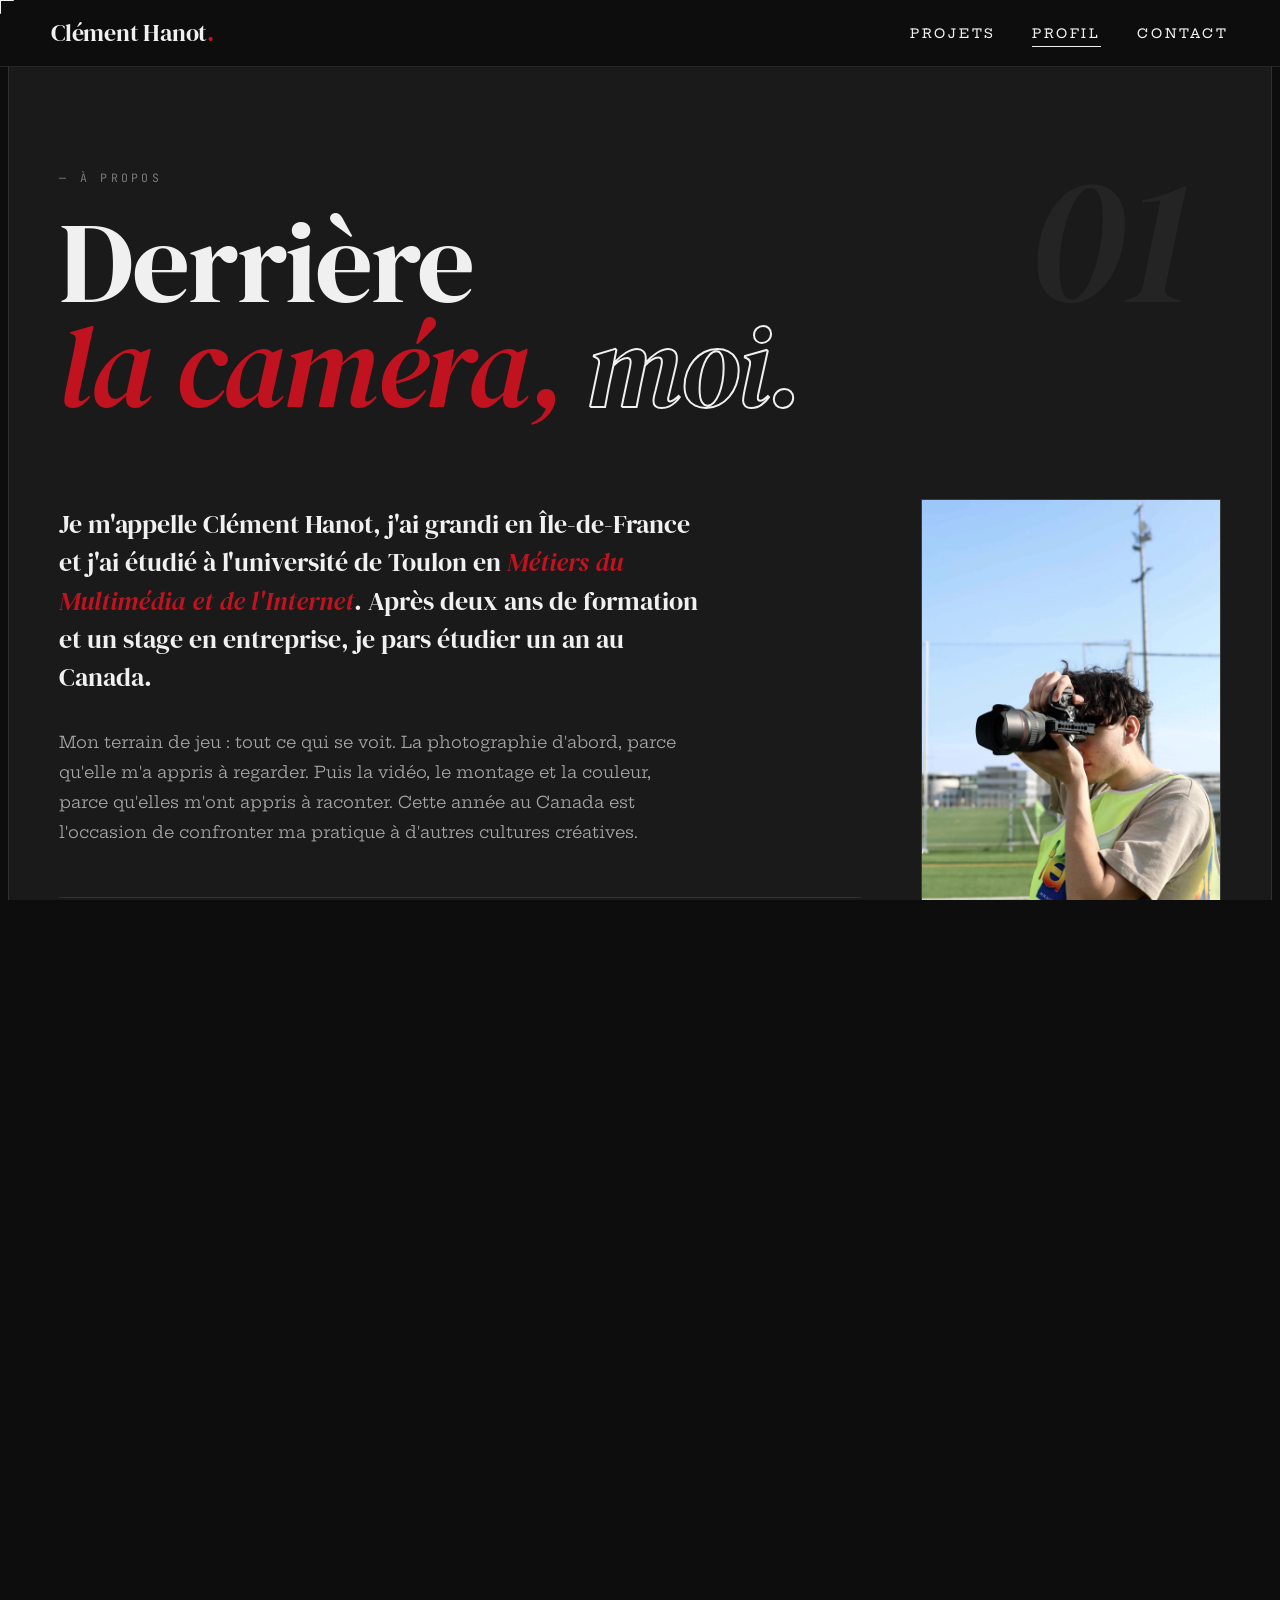
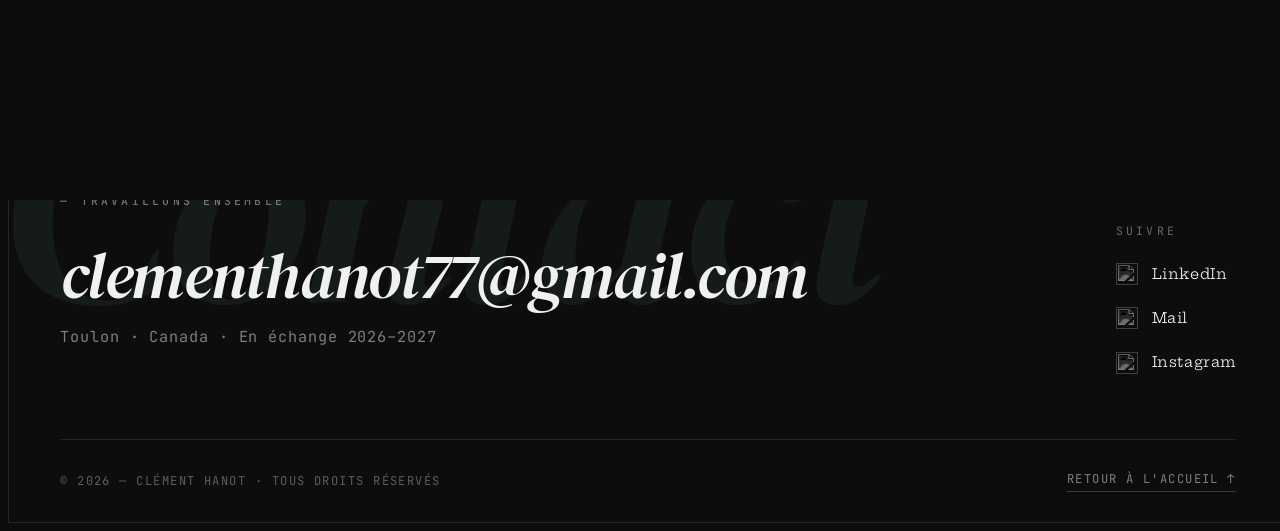
==== commit 3974339a: "Add files via upload" ====
--- a/nouveau_site/moi.html
+++ b/nouveau_site/moi.html
@@ -21,7 +21,6 @@
         </nav>
     </div>
 </header>
-<div class="cursor-ring" aria-hidden="true"></div>
 <div class="cursor-dot" aria-hidden="true"></div>
 <div class="page-transition" aria-hidden="true"></div>
 
@@ -91,7 +90,7 @@
 
         <aside class="infobox" data-reveal="right">
             <div class="infobox-photo-wrap">
-                <img src="img/Photo_pro_noir.jpg" alt="Portrait de Clément Hanot" class="infobox-photo">
+                <img src="img/photo_pro_clement_2026.webp" alt="Portrait de Clément Hanot" class="infobox-photo">
             </div>
             <div class="infobox-name">Clément Hanot</div>
             <dl class="infobox-dl">
--- a/nouveau_site/styles.css
+++ b/nouveau_site/styles.css
@@ -63,11 +63,6 @@
 body {
     font-family: var(--font-sans);
     background: var(--noir);
-    /* Fond objectif — placer votre image ici (ex: img/objectif.jpg) */
-    background-image: url('img/objectif.jpg');
-    background-size: cover;
-    background-position: center;
-    background-attachment: fixed;
     color: var(--menthe);
     font-weight: 400;
     line-height: 1.6;
@@ -77,8 +72,9 @@
     cursor: none;
 }
 img { max-width: 100%; display: block; }
-a { color: inherit; text-decoration: none; }
+a { color: inherit; text-decoration: none; cursor: none; }
 button { font-family: inherit; cursor: none; background: none; border: none; color: inherit; }
+*, *::before, *::after { cursor: none !important; }
 
 /* =========================
    BOX LAYOUT — sections encadrées
@@ -97,37 +93,36 @@
 /* =========================
    CURSEUR PERSONNALISÉ
    ========================= */
-.cursor-dot,
-.cursor-ring {
+.cursor-dot {
     position: fixed;
     top: 0; left: 0;
     pointer-events: none;
     z-index: 99999;
+    width: 28px; height: 28px;
     transform: translate(-50%, -50%);
     will-change: transform;
 }
-.cursor-dot {
-    width: 6px; height: 6px;
-    background: var(--rouge);
-    border-radius: 50%;
-}
-.cursor-ring {
-    width: 36px; height: 36px;
-    border: 1px solid var(--menthe);
-    border-radius: 50%;
-    transition: width .25s var(--ease), height .25s var(--ease),
-                background .25s var(--ease), border-color .25s var(--ease);
-    mix-blend-mode: difference;
-}
-.cursor-ring.hover {
-    width: 80px; height: 80px;
-    background: var(--menthe);
-    border-color: var(--menthe);
-}
+.cursor-dot::before,
+.cursor-dot::after {
+    content: '';
+    position: absolute;
+    background: var(--blanc);
+    border-radius: 1px;
+}
+.cursor-dot::before {
+    width: 2px; height: 100%;
+    left: 50%; top: 0;
+    transform: translateX(-50%);
+}
+.cursor-dot::after {
+    width: 100%; height: 2px;
+    top: 50%; left: 0;
+    transform: translateY(-50%);
+}
+.cursor-ring { display: none; }
 @media (max-width: 900px), (hover: none) {
-    body { cursor: auto; }
-    button { cursor: pointer; }
-    .cursor-dot, .cursor-ring { display: none; }
+    *, *::before, *::after { cursor: auto !important; }
+    .cursor-dot { display: none; }
 }
 
 /* =========================
@@ -254,7 +249,6 @@
     opacity: .35;
     filter: grayscale(20%) contrast(1.08);
 }
-.hero-img-right { display: none; }
 .hero-overlay {
     position: absolute;
     inset: 0;
@@ -626,6 +620,23 @@
     z-index: 0;
 }
 .project-card:hover .card-bg {
+    filter: blur(0px) brightness(.85);
+    transform: scale(.93);
+}
+
+/* Vidéo de fond — même comportement que .card-bg */
+.card-bg-video {
+    position: absolute;
+    inset: -8%;
+    width: calc(100% + 16%);
+    height: calc(100% + 16%);
+    object-fit: cover;
+    filter: blur(4px) brightness(.6);
+    transition: filter .55s var(--ease-out), transform .55s var(--ease-out);
+    z-index: 0;
+    pointer-events: none;
+}
+.project-card:hover .card-bg-video {
     filter: blur(0px) brightness(.85);
     transform: scale(.93);
 }
@@ -1067,6 +1078,15 @@
     overflow: hidden;
     padding: 0 0 80px;
 }
+.project-hero-video {
+    position: absolute;
+    inset: 0;
+    width: 100%;
+    height: 100%;
+    object-fit: cover;
+    z-index: 0;
+    pointer-events: none;
+}
 .project-hero .hero-overlay {
     position: absolute;
     inset: 0;
--- a/nouveau_site/style_moi.css
+++ b/nouveau_site/style_moi.css
@@ -109,7 +109,7 @@
 
 .infobox-dl {
     display: grid;
-    grid-template-columns: auto 1fr;
+    grid-template-columns: minmax(0, max-content) minmax(0, 1fr);
     margin: 0;
     padding: 0;
 }
@@ -121,7 +121,9 @@
     border-bottom: 1px solid var(--line-soft);
     font-size: .78rem;
     line-height: 1.5;
-    vertical-align: top;
+    min-width: 0;
+    overflow-wrap: break-word;
+    word-break: break-word;
 }
 
 .infobox-dl dt {
@@ -138,6 +140,7 @@
 .infobox-dl dd {
     font-family: var(--font-sans);
     color: var(--menthe);
+    min-width: 0;
 }
 
 .infobox-dl dd.infobox-highlight {
